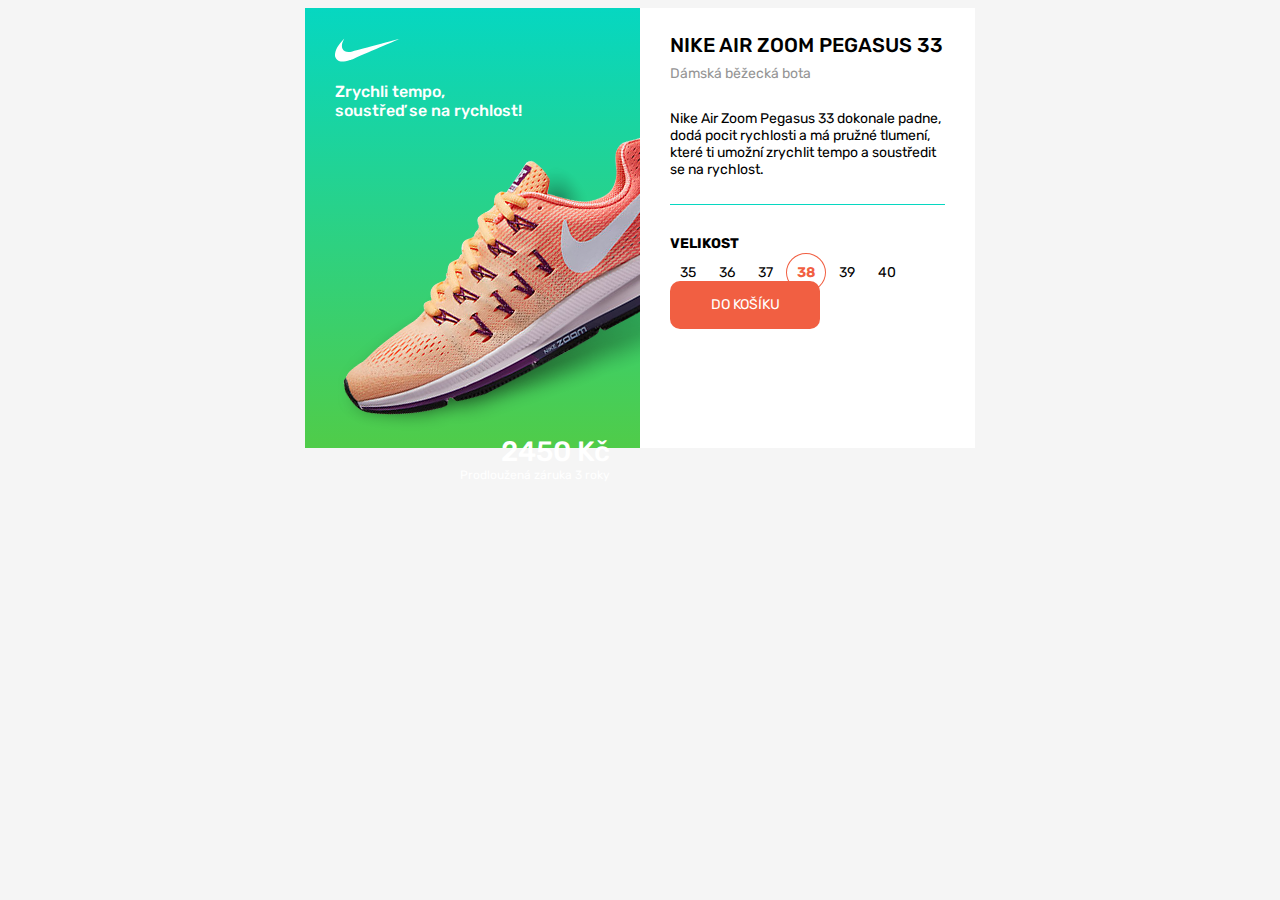
==== index.html @ 9e1618a7 "zaklady nastaveny, doladit pozice prvku flexboxem" ====
<!DOCTYPE html>
<html>

<head>
  <meta charset="utf-8">
  <title>Dámské běžecké boty</title>
  <link rel="preconnect" href="https://fonts.gstatic.com">
  <link href="https://fonts.googleapis.com/css2?family=Rubik:wght@400;500&display=swap" rel="stylesheet">
  <link rel="stylesheet" type="text/css" href="style.css">
</head>

<body>


  <div class="zbozi">

    <div class="vizual">

      <div class="logo">
        <img src="images/nike.svg" alt="logo Nike" width="65" height="24">
      </div>

      <p class="slogan">
        Zrychli tempo,<br>
        soustřeď se na rychlost!
      </p>

      <div class="bota">
        <img src="images/bota.png" alt="fotografie Nike Air Zoom Pegasus 33" width="415" height="295">
      </div>

      <div class="cenovka">
        <div class="cena">2450&nbsp;Kč</div>
        <div class="zaruka">Prodloužená záruka 3 roky</div>
      </div>

    </div><!-- konec .vizual -->



    <div class="detaily">

      <h1 class="nazev">Nike Air Zoom Pegasus 33</h1>

      <p class="produkt">Dámská běžecká bota</p>

      <p class="popis">
        Nike Air Zoom Pegasus 33 dokonale padne, dodá pocit rychlosti a má pružné tlumení, které ti umožní zrychlit tempo a soustředit se na rychlost.
      </p>

      <h2 class="parametr">Velikost</h2>

      <ul class="velikosti">
        <li>35</li>
        <li>36</li>
        <li>37</li>
        <li class="vybrana">38</li>
        <li>39</li>
        <li>40</li>
      </ul>

      <div class="akce">
        <a class="tlacitko" href="#">Do košíku</a>
      </div>

    </div><!-- konec .detaily -->


  </div><!-- konec .zbozi -->


</body>

</html>
---- style.css ----
/* nejsme vcerejsi, pouzivame moderni a intuitivni box model */
html { box-sizing: border-box; }

*, ::after, ::before { box-sizing: inherit; }


/*
 BARVY
 svetle sede pozadi      #f5f5f5
 tmavsi seda             #959595
 barevny prechod nahore  #06d7c1
 barevny prechod dole    #50cc49
 zelena cara             #06d7c1
 oranzova                #f15f42

 PISMO
 Rubik - pouzite rezy pisma regular 400 a medium 500
 https://fonts.google.com/specimen/Rubik

 KULATE ROHY
 border-radius: 30px;
*/

/* ----- zde zacni psat vlastni css ----- */

:root {
  --spacer: 30px;
  --lightgray: #f5f5f5;
  --darkgray: #959595;
  --green: #06d7c1;
  --orange: #f15f42;
  --white: #ffffff;
  --gradienttop: #06d7c1;
  --gradientbottom: #50cc49;
}


body { 
  text-rendering: optimizeLegibility;
  background-color: var(--lightgray);
  font-family: 'Rubik', sans-serif;
  font-size: 14px;
  font-weight: 400;
  display: flex;
}

.zbozi {
  display: inline-flex;
  max-width: 670px;
  height: 440px;
  margin: auto;
}

.vizual,
.detaily {
  width: 50%;
  height: 440px;
  display: flex;
  flex-direction: column;
  padding: var(--spacer);
}


.vizual {
  background: linear-gradient(var(--gradienttop), var(--gradientbottom));
}

.detaily {
  background-color: var(--white);
}

.slogan {
  font-size: 16px;
  font-weight: 500;
  color: var(--white);
}

.cenovka {
  display: flex;
  flex-direction: column;
  align-items: flex-end;
}

.cena {
  font-size: 28px;
  font-weight: 500;
  color: var(--white);
}

.zaruka {
  font-size: 12px;
  font-weight: 400;
  color: var(--white);
}

.nazev {
  font-size: 20px;
  font-weight: 500;
  text-transform: uppercase;
  margin-top: -5px;
}

.produkt {
  color: var(--darkgray);
  margin-top: -5px;
}

.velikosti {
  margin: 0px;
  padding: 0px;
}

.velikosti li{
  display: inline;
  padding: 10px;
}

.velikosti li:hover {
  color: var(--green);
}

.parametr {
  text-transform: uppercase;
  padding-top: var(--spacer);
  border-top: 1px solid var(--green);
}


h2 {
  font-size: 14px;
  font-weight: 400 bold;
}

.akce {
  display: flex;
  align-items: center;
  justify-content: center;
  background-color: var(--orange);
  max-width: 150px;
  height: 3rem;
  border-radius: 10px;
}

.akce:hover {
  background-color: var(--darkgray);
}

.tlacitko {
  color: var(--white);
  text-transform: uppercase;
  text-decoration: none;
}

.tlacitko:hover {
  color: var(--green);
}

.vybrana  {
  color: var(--orange);
  font-weight: bold;
  border: 1px solid var(--orange);
  border-radius: 50%;
}

.vybrana:hover {
  color: var(--green);
  border: 1px solid var(--green);
}
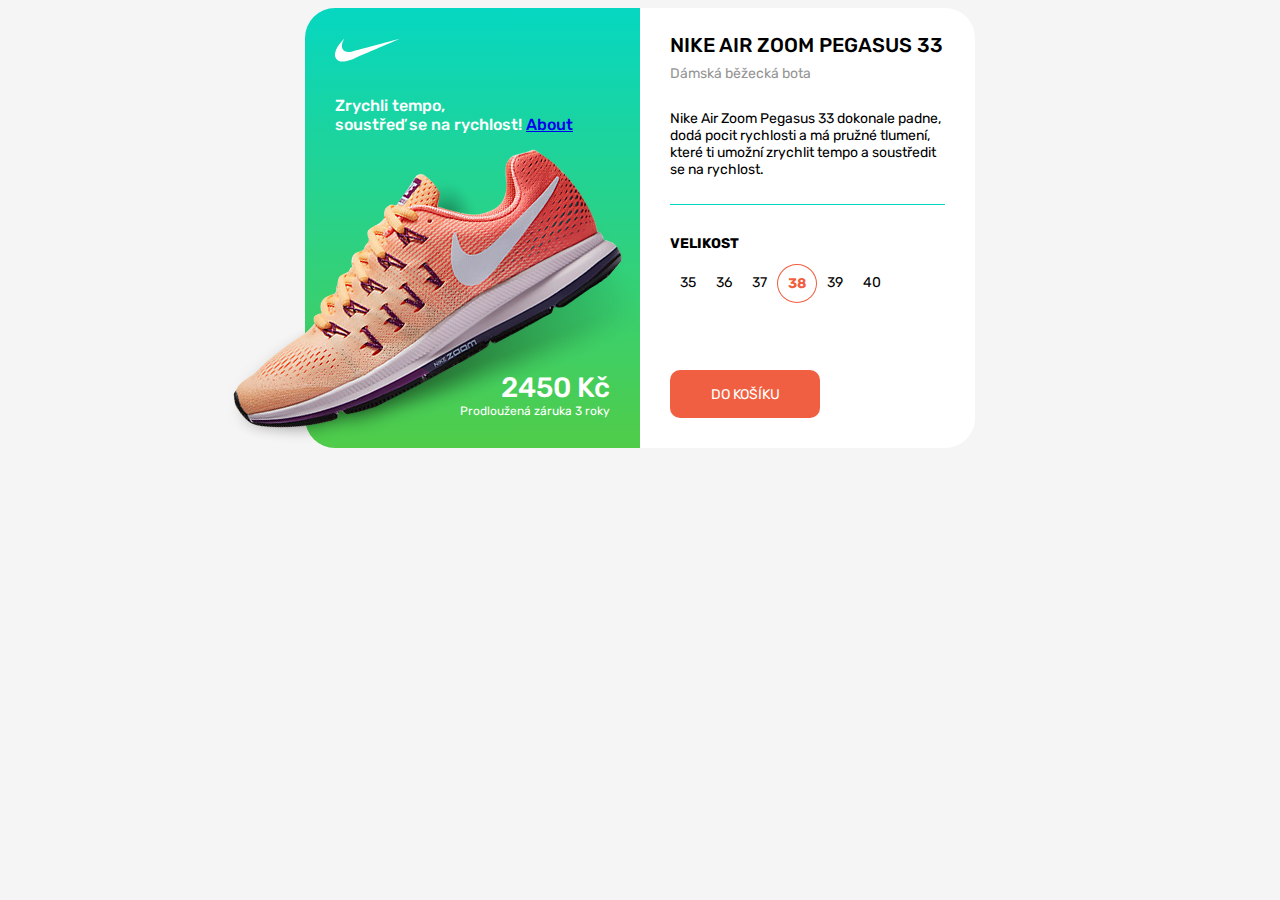
==== commit 3d63a9a4: "about" ====
--- a/index.html
+++ b/index.html
@@ -23,7 +23,10 @@
       <p class="slogan">
         Zrychli tempo,<br>
         soustřeď se na rychlost!
+        <a href="about.html">About</a>
       </p>
+
+
 
       <div class="bota">
         <img src="images/bota.png" alt="fotografie Nike Air Zoom Pegasus 33" width="415" height="295">
--- a/style.css
+++ b/style.css
@@ -63,28 +63,40 @@
 
 .vizual {
   background: linear-gradient(var(--gradienttop), var(--gradientbottom));
+  position: relative;
+  border-top-left-radius: var(--spacer);
+  border-bottom-left-radius: var(--spacer);
 }
 
 .detaily {
   background-color: var(--white);
+  border-top-right-radius: var(--spacer);
+  border-bottom-right-radius: var(--spacer);
 }
 
 .slogan {
   font-size: 16px;
   font-weight: 500;
   color: var(--white);
+  margin-top: var(--spacer);
+}
+
+.bota {
+  position: absolute;
+  bottom: 0px;
+  right: 0px;
 }
 
 .cenovka {
-  display: flex;
-  flex-direction: column;
-  align-items: flex-end;
+  margin-top: auto;
+  align-self: flex-end;
 }
 
 .cena {
   font-size: 28px;
   font-weight: 500;
   color: var(--white);
+  text-align: right;
 }
 
 .zaruka {
@@ -106,12 +118,15 @@
 }
 
 .velikosti {
+  display: flex;
+  flex-direction: row;
   margin: 0px;
   padding: 0px;
+  list-style-type: none;
 }
 
 .velikosti li{
-  display: inline;
+  /*display: inline;*/
   padding: 10px;
 }
 
@@ -139,6 +154,7 @@
   max-width: 150px;
   height: 3rem;
   border-radius: 10px;
+  margin-top: auto;
 }
 
 .akce:hover {
